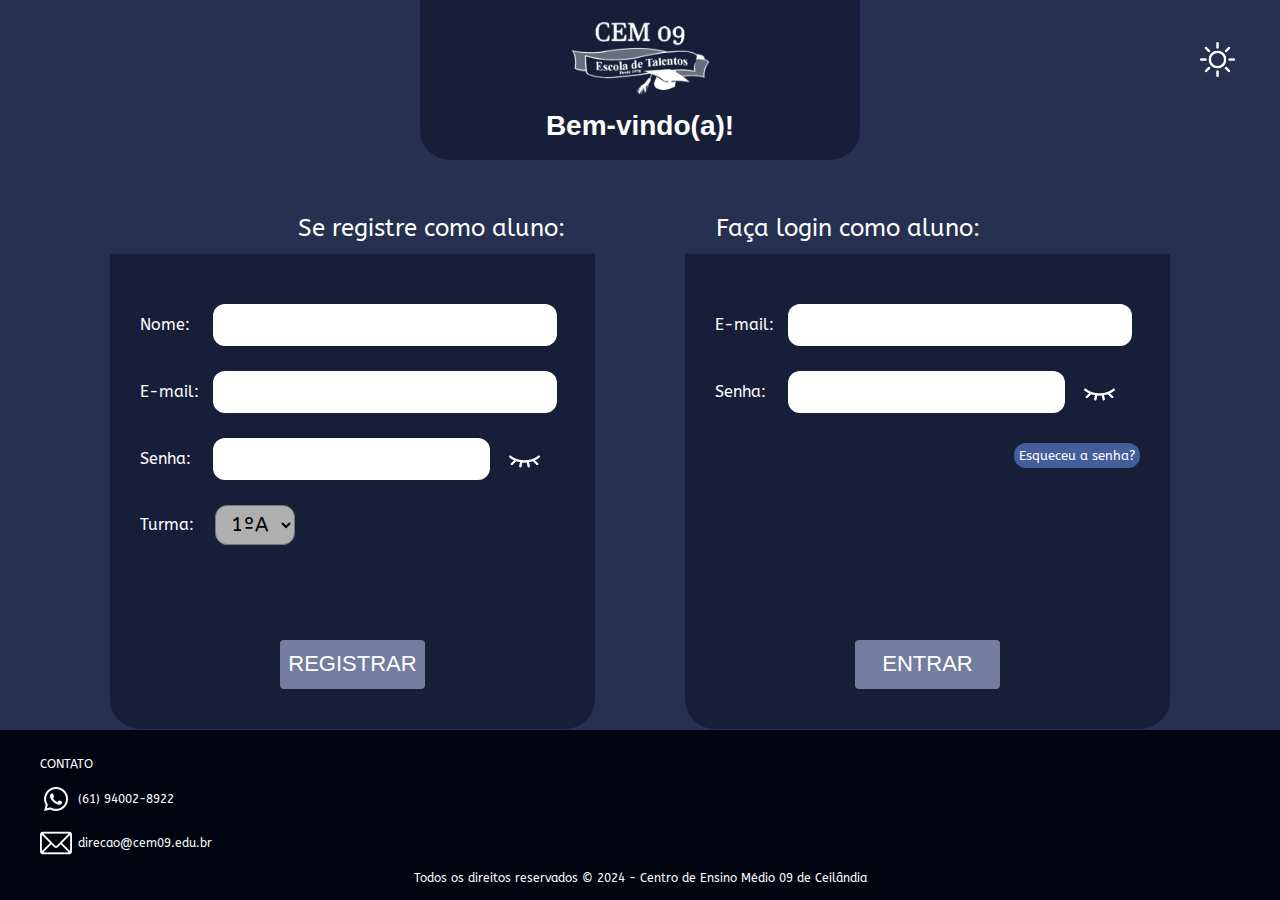
==== login/index.html @ 291bd4b9 "Reorganização de arquivos." ====
<!DOCTYPE html>
<html lang="pt-br">

<head>
    <meta charset="UTF-8">
    <meta name="viewport" content="width=device-width, initial-scale=1.0">
    <link rel="icon" type="image/x-icon" href="../media/icons/ico.ico">
    <title>CEM 09 - Entrar</title>
    <link rel="stylesheet" href="login.css">
    <script src="script.js"></script>
</head>

<body>
    <header>
        <div class="header-mid">
            <div class="img-align">
                <img src="../media/icons/cem09LogoWhite.png" class="logoCem09">
            </div>
            <h1 class="welcome">Bem-vindo(a)!</h1>
            <img src="../media/icons/sunIcon.png" id="themeSwitch">
    </header>


    <main>
        <div class="formMainLabels">
            <p>Se registre como aluno:</p>
            <p>Faça login como aluno:</p>
        </div>
        <div class="container-forms">
            <div class="forms-cadastro">
                <form action="#" method="post">
                    <!-- nome para cadastro -->
                    <div class="form-group">
                        <label for="name">Nome:</label>
                        <input type="text" name="nome" id="name">
                    </div>

                    <!-- email para cadastro -->
                    <div class="form-group">
                        <label for="email">E-mail:</label>
                        <input type="email" name="email" id="email">
                    </div>
                    
                    <!-- senha para cadastro -->
                    <div class="form-group">
                        <label for="senha">Senha:</label>
                        <input type="password" name="senha" id="senha">
                        <span class="input-group-addon">
                            <img src="../media/icons/closedEyeWhite.png" class="passwordShowHide">
                        </span>
                    </div>

                    <!-- botão para turma -->
                    <div class="form-group">
                        <label for="turmas">Turma:</label>
                        <select id="turmas" name="turmas">

                            <!-- Turmas de Primeiro Ano -->
                            <option value="1A">1ºA</option>
                            <option value="1B">1ºB</option>
                            <option value="1C">1ºC</option>
                            <option value="1D">1ºD</option>
                            <option value="1E">1ºE</option>
                            <option value="1F">1ºF</option>
                            <option value="1G">1ºG</option>
                            <option value="1H">1ºH</option>
                            <option value="1I">1ºI</option>
                            <option value="1J">1ºJ</option>

                            <!-- Turmas de Segundo Ano -->
                            <option value="2A">2ºA</option>
                            <option value="2B">2ºB</option>
                            <option value="2C">2ºC</option>
                            <option value="2D">2ºD</option>
                            <option value="2E">2ºE</option>
                            <option value="2F">2ºF</option>
                            <option value="2G">2ºG</option>
                            <option value="2H">2ºH</option>
                            <option value="2I">2ºI</option>
                            <option value="2J">2ºJ</option>

                            <!-- Turmas de Terceiro Ano -->
                            <option value="3A">3ºA</option>
                            <option value="3B">3ºB</option>
                            <option value="3C">3ºC</option>
                            <option value="3D">3ºD</option>
                            <option value="3E">3ºE</option>
                            <option value="3F">3ºF</option>
                            <option value="3G">3ºG</option>
                            <option value="3H">3ºH</option>
                        </select>
                    </div>

                </form>
                <div class="btn">
                    <button class="submit">Registrar</button>
                </div>

            </div>
            <div class="forms-login">
                <form action="#" method="post">
                    <!-- email para cadastro -->
                    <div class="form-group">
                        <label for="email">E-mail:</label>
                        <input type="email" name="email" id="email">
                    </div>

                    <!-- senha para cadastro -->
                    <div class="form-group">
                        <label for="senha">Senha:</label>
                        <input type="password" name="senha" id="senha">
                        <span class="input-group-addon">
                            <img src="../media/icons/closedEyeWhite.png" class="passwordShowHide">
                        </span>
                    </div>

                    <!-- esqueceu a senha -->
                    <h2 class="esqueceu-senha"><a href="#">Esqueceu a senha?</a></h2>

                </form>
                <div class="btn2">
                    <button class="submit">Entrar</button>
                </div>

            </div>
        </div>
    </main>

    <footer>
        <div class="footerContent">
            <p>CONTATO</p>

            <p class="wpp"><img src="../media/icons/whatsappIconWhite.png" class="whatsappIco"> (61) 94002-8922</p>
            <p class="email-contato"><img src="../media/icons/emailIconWhite.png" class="emailIco"> direcao@cem09.edu.br</p>
            <p class="copyright">Todos os direitos reservados © 2024 - Centro de Ensino Médio 09 de Ceilândia</p>
        </div>
    </footer>

</body>

</html>
---- login/login.css ----
@import url('https://fonts.googleapis.com/css2?family=ABeeZee:ital@0;1&display=swap');
@import url('https://fonts.googleapis.com/css2?family=ABeeZee:ital@0;1&family=Abel&display=swap');
@import url('https://fonts.googleapis.com/css2?family=ABeeZee:ital@0;1&family=Abel&family=Inter:ital,opsz,wght@0,14..32,100..900;1,14..32,100..900&display=swap');

body {
    font-family: "ABeeZee", sans-serif !important;
    margin: 0;
    background-color: #263051;
}

header {
    display: flex;
    justify-content: center;
}

.header-mid {
    background-color: #171E38;
    width: 440px;
    height: 160px;
    border-bottom-left-radius: 30px;
    border-bottom-right-radius: 30px;
    display: block;
    justify-content: center;
    flex-wrap: wrap;
}

.welcome {
    text-align: center;
    font-weight: bolder;
    font-family: Arial, Helvetica, sans-serif;
    color: white;
    font-size: 28px;
    margin-top: 5px;
    padding: 0px;
}

.img-align {
    display: flex;
    justify-content: center;
    align-items: center;
    margin: 0px;
    padding: 0px;
}

.logoCem09 {
    width: 140px;
}

#themeSwitch {
    width: 35px !important;
}

header #themeSwitch {
    position: absolute;
    top: 42px;
    right: 45px;
}

.forms-cadastro,
.forms-login {
    position: relative;
    width: 485px;
    height: 475px;
    background-color: #171E38;
    border-bottom-left-radius: 30px;
    border-bottom-right-radius: 30px;
    display: flex !important;
    justify-content: center !important;
    align-items: center !important;
}

.formMainLabels {
    display: flex;
    width: 58%;
    margin: auto;
    margin-top: 30px;
    justify-content: center;
    align-items: center;
    text-align: center;
    gap: 90px;
}
.formMainLabels p {
    flex: 1;
    font-size: 24px;
    color: #fff;
}

.container-forms {
    height: 450px;
    display: flex !important;
    justify-content: center !important;
    align-items: center !important;
    gap: 90px !important;
}

form {
    position: absolute;
    top: 50px;
    display: flex;
    flex-direction: column;
    align-items: end;
    gap: 25px !important;
}
.form-group {
    display: flex;
    align-self: stretch;
    flex-direction: row;
    align-items: center;
    gap: 10px;
}

input {
    width: 340px;
    height: 40px;
    margin: 0 8px;
    border-radius: 12px;
    border: none !important;
    text-align: center;
    vertical-align: middle;
    font-size: 20px;
    font-family: "ABeeZee", sans-serif;
}
input[type=password] {
    display: inline;
    width: 273px;
}
.passwordShowHide {
    display: inline;
    float: right;
    width: 33px;
}

#turmas {
    width: 80px;
    height: 40px;
    margin: 0 0 0 10px;
    text-align: center !important;
    font-size: 20px !important;
    font-family: "ABeeZee", sans-serif;
    border-radius: 12px;
    background-color: #AFAFAF;
}

button {
    width: 145px !important;
    height: 49px !important;
    border-radius: 4px !important;
    font-size: 22px;
    text-transform: uppercase;
    text-align: center !important;
    background-color: #737DA0;
    color: white !important;
    border: none !important;
}

.esqueceu-senha{
    font-size: 13px;
    font-weight: normal;
    text-align: center !important;
}

a {
    text-decoration: none !important;
    padding: 5px;
    border-radius: 12px;
    color: #fff !important;
    background-color: #425E9B;
}

.btn, .btn2 {
    position: absolute;
    bottom: 40px;
}
.btn2 {
    display: flex !important;
    justify-content: center !important;
}
.btn {
    display: flex !important;
    justify-content: center !important;
}

label {
    width: 60px;
    margin-right: -5px;
    color: white !important;
}

.eye {
    width: 35px;
}

.wpp, .email-contato {
    display: flex !important;
    align-items: center !important;
}

.whatsappIco, .emailIco {
    width: 32px;
    margin-right: 6px;
}

footer {
    display: flex;
    position: absolute;
    right: 0;
    left: 0;
    bottom: 0;
    height: 140px;
    font-size: 12px;
    background-color: #000410;
    color: white;
    padding: 15px 40px;
}
footer .footerContent {
  display: inline-block;
  width: 100%;
  height: 100%;
  align-self: flex-end;
}


.copyright {
    text-align: center !important;
}
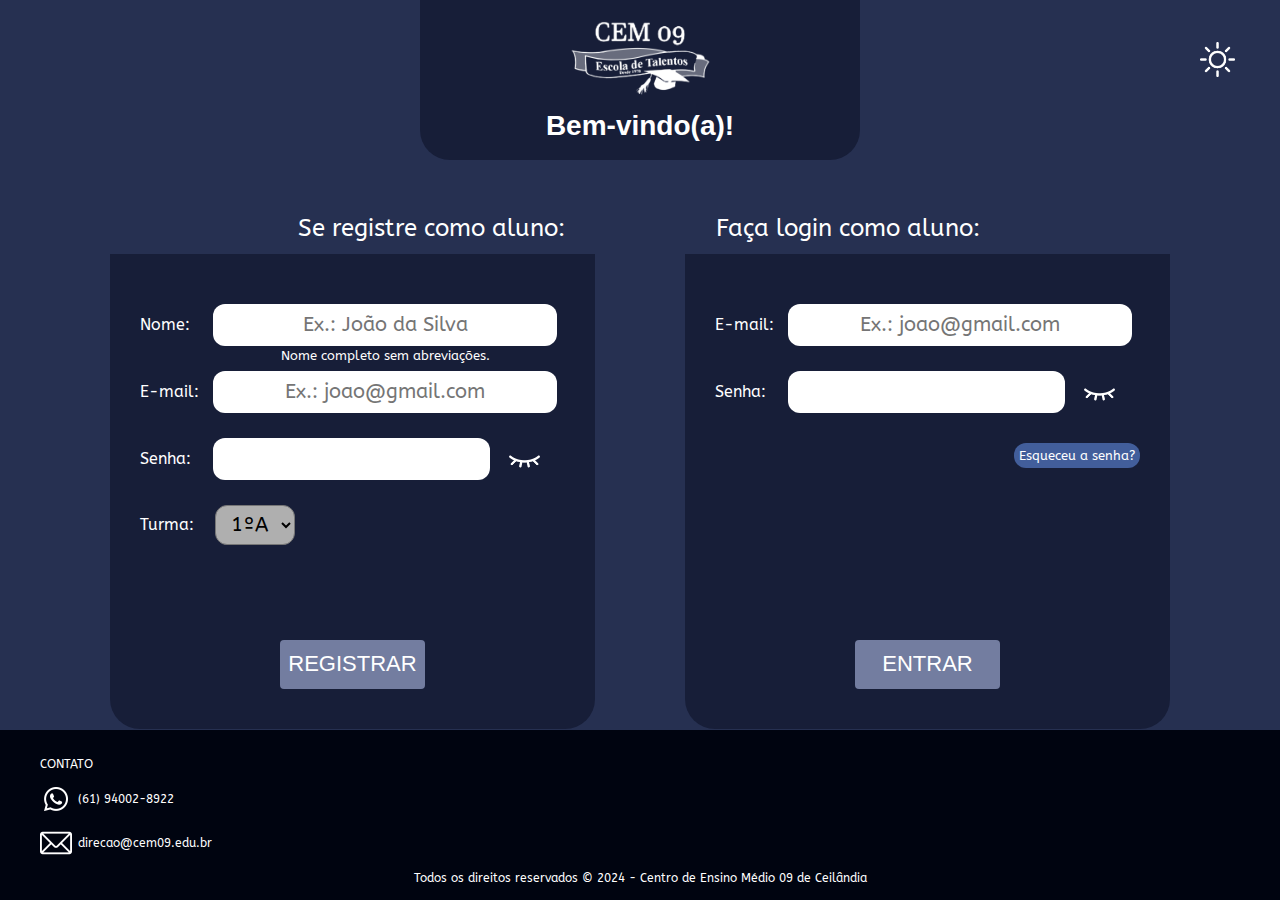
==== commit 40d0eb54: "Placeholders adicionados (+ Pequenas modificações.)" ====
--- a/login/index.html
+++ b/login/index.html
@@ -32,13 +32,16 @@
                     <!-- nome para cadastro -->
                     <div class="form-group">
                         <label for="name">Nome:</label>
-                        <input type="text" name="nome" id="name">
+                        <div class="nameBlock">
+                            <input type="text" name="nome" id="name" placeholder="Ex.: João da Silva">
+                            <p>Nome completo sem abreviações.</p>
+                        </div>
                     </div>
 
                     <!-- email para cadastro -->
                     <div class="form-group">
                         <label for="email">E-mail:</label>
-                        <input type="email" name="email" id="email">
+                        <input type="email" name="email" id="email" placeholder="Ex.: joao@gmail.com">
                     </div>
                     
                     <!-- senha para cadastro -->
@@ -102,7 +105,7 @@
                     <!-- email para cadastro -->
                     <div class="form-group">
                         <label for="email">E-mail:</label>
-                        <input type="email" name="email" id="email">
+                        <input type="email" name="email" id="email" placeholder="Ex.: joao@gmail.com">
                     </div>
 
                     <!-- senha para cadastro -->
--- a/login/login.css
+++ b/login/login.css
@@ -120,6 +120,18 @@
     font-size: 20px;
     font-family: "ABeeZee", sans-serif;
 }
+.nameBlock {
+    position: relative;
+}
+.nameBlock p {
+    position: absolute;
+    top: 75%;
+    left: 0;
+    right: 0;
+    text-align: center;
+    font-size: 13px;
+    color: #fff;
+}
 input[type=password] {
     display: inline;
     width: 273px;
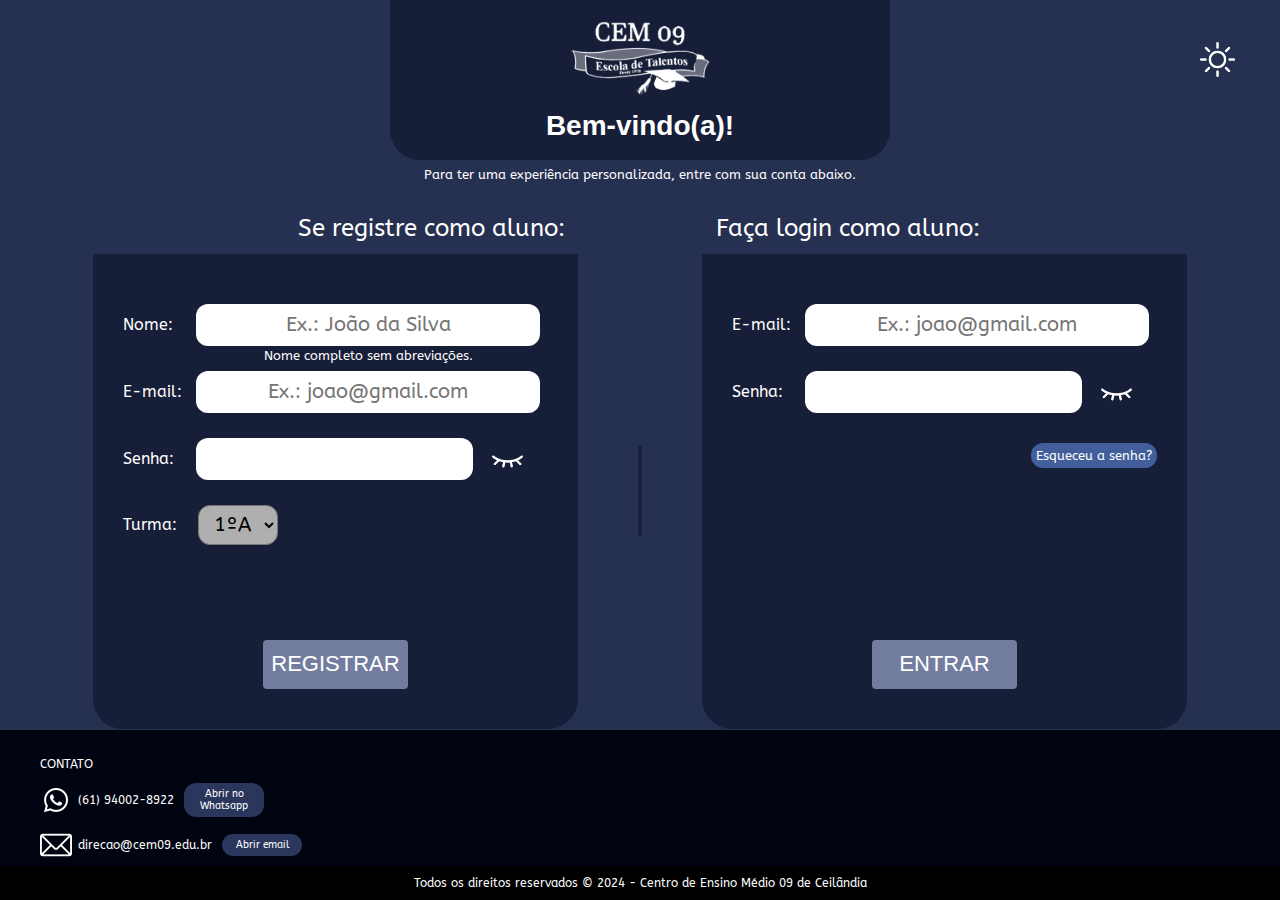
==== commit 2eddb0ac: "Funções adicionadas na página de login: Esconder a senha, Esqueci a senha." ====
--- a/login/index.html
+++ b/login/index.html
@@ -17,6 +17,7 @@
                 <img src="../media/icons/cem09LogoWhite.png" class="logoCem09">
             </div>
             <h1 class="welcome">Bem-vindo(a)!</h1>
+            <p>Para ter uma experiência personalizada, entre com sua conta abaixo.</p>
             <img src="../media/icons/sunIcon.png" id="themeSwitch">
     </header>
 
@@ -27,6 +28,7 @@
             <p>Faça login como aluno:</p>
         </div>
         <div class="container-forms">
+
             <div class="forms-cadastro">
                 <form action="#" method="post">
                     <!-- nome para cadastro -->
@@ -47,9 +49,9 @@
                     <!-- senha para cadastro -->
                     <div class="form-group">
                         <label for="senha">Senha:</label>
-                        <input type="password" name="senha" id="senha">
+                        <input type="password" name="senha1" id="senha1">
                         <span class="input-group-addon">
-                            <img src="../media/icons/closedEyeWhite.png" class="passwordShowHide">
+                            <img src="../media/icons/closedEyeWhite.png" id="passwordShowHideButton1" onclick="passwordShowHide(1)">
                         </span>
                     </div>
 
@@ -100,6 +102,9 @@
                 </div>
 
             </div>
+
+            <div class="formDivisor"></div>
+
             <div class="forms-login">
                 <form action="#" method="post">
                     <!-- email para cadastro -->
@@ -111,14 +116,14 @@
                     <!-- senha para cadastro -->
                     <div class="form-group">
                         <label for="senha">Senha:</label>
-                        <input type="password" name="senha" id="senha">
+                        <input type="password" name="senha2" id="senha2">
                         <span class="input-group-addon">
-                            <img src="../media/icons/closedEyeWhite.png" class="passwordShowHide">
+                            <img src="../media/icons/closedEyeWhite.png" id="passwordShowHideButton2" onclick="passwordShowHide(2)">
                         </span>
                     </div>
 
                     <!-- esqueceu a senha -->
-                    <h2 class="esqueceu-senha"><a href="#">Esqueceu a senha?</a></h2>
+                    <h2 class="esqueceu-senha"><a href="#" onclick="forgotPassword('open'); return false;">Esqueceu a senha?</a></h2>
 
                 </form>
                 <div class="btn2">
@@ -126,19 +131,37 @@
                 </div>
 
             </div>
+
         </div>
     </main>
 
     <footer>
-        <div class="footerContent">
+        <div class="footerContact">
             <p>CONTATO</p>
 
-            <p class="wpp"><img src="../media/icons/whatsappIconWhite.png" class="whatsappIco"> (61) 94002-8922</p>
-            <p class="email-contato"><img src="../media/icons/emailIconWhite.png" class="emailIco"> direcao@cem09.edu.br</p>
-            <p class="copyright">Todos os direitos reservados © 2024 - Centro de Ensino Médio 09 de Ceilândia</p>
+            <p class="wpp"><img src="../media/icons/whatsappIconWhite.png" class="whatsappIco"> (61) 94002-8922 <a id="openWhatsapp" href="https://wa.me/61940028922">Abrir no Whatsapp</a></p>
+            <p class="email-contato"><img src="../media/icons/emailIconWhite.png" class="emailIco"> direcao@cem09.edu.br <a id="openEmail" href="mailto:direcao@cem09.edu.br">Abrir email</a></p>
         </div>
+        <div class="footerMiddle">
+            
+        </div>
+        <div class="footerRight">
+
+        </div>
+        <p class="copyright">Todos os direitos reservados © 2024 - Centro de Ensino Médio 09 de Ceilândia</p>
     </footer>
 
+    <!-- POPUPS -->
+    <div id="forgotPasswordPopup">
+        <div class="warningBlock">
+            <img src="../media/icons/closeIconBlack.webp" alt="Fechar." onclick="forgotPassword('close')">
+            <p>Para recuperar ou alterar sua senha, contate a direção da escola em:</p>
+            <div>
+                <p class="wpp"><img src="../media/icons/whatsappIconBlack.png" class="whatsappIco"> (61) 94002-8922 <a id="openWhatsapp" href="https://wa.me/61940028922">Abrir no Whatsapp</a></p>
+                <p class="email-contato"><img src="../media/icons/emailIconBlack.png" class="emailIco"> direcao@cem09.edu.br <a id="openEmail" href="mailto:direcao@cem09.edu.br">Abrir email</a></p>
+            </div>
+        </div>
+    </div>
 </body>
 
 </html>--- a/login/login.css
+++ b/login/login.css
@@ -15,13 +15,19 @@
 
 .header-mid {
     background-color: #171E38;
-    width: 440px;
+    width: 500px;
     height: 160px;
     border-bottom-left-radius: 30px;
     border-bottom-right-radius: 30px;
     display: block;
     justify-content: center;
     flex-wrap: wrap;
+}
+.header-mid p {
+    margin-top: 25px;
+    text-align: center;
+    font-size: 13px;
+    color: #fff;
 }
 
 .welcome {
@@ -90,7 +96,13 @@
     display: flex !important;
     justify-content: center !important;
     align-items: center !important;
-    gap: 90px !important;
+    gap: 60px !important;
+}
+
+.formDivisor {
+    width: 4px;
+    height: 90px;
+    background-color: #192038;
 }
 
 form {
@@ -132,11 +144,11 @@
     font-size: 13px;
     color: #fff;
 }
-input[type=password] {
+input[type=password], #senha1, #senha2 {
     display: inline;
-    width: 273px;
-}
-.passwordShowHide {
+    max-width: 273px;
+}
+#passwordShowHideButton1, #passwordShowHideButton2 {
     display: inline;
     float: right;
     width: 33px;
@@ -154,21 +166,54 @@
 }
 
 button {
-    width: 145px !important;
-    height: 49px !important;
-    border-radius: 4px !important;
+    width: 145px;
+    height: 49px;
+    border-radius: 4px;
     font-size: 22px;
     text-transform: uppercase;
     text-align: center !important;
     background-color: #737DA0;
-    color: white !important;
-    border: none !important;
+    color: white;
+    border: none;
 }
 
 .esqueceu-senha{
     font-size: 13px;
     font-weight: normal;
     text-align: center !important;
+}
+#forgotPasswordPopup {
+    display: none;
+    position: absolute;
+    top: 0;
+    right: 0;
+    bottom: 0;
+    left: 0;
+    background-color: #0000009c;
+}
+.warningBlock {
+    width: 40%;
+    height: 200px;
+    margin: auto;
+    margin-top: 5%;
+    text-align: right;
+    background-color: #dadada;
+}
+.warningBlock > img {
+    width: 50px;
+    margin: 5px;
+    filter: opacity(0.5);
+}
+.warningBlock p {
+    margin: 0 0 10px 0;
+    text-align: center;
+}
+.warningBlock div {
+    width: 45%;
+    margin: auto;
+}
+.warningBlock div a {
+    margin-left: 5px;
 }
 
 a {
@@ -224,14 +269,28 @@
     color: white;
     padding: 15px 40px;
 }
-footer .footerContent {
-  display: inline-block;
-  width: 100%;
-  height: 100%;
-  align-self: flex-end;
-}
-
+.footerContact, .footerMiddle, .footerRight {
+    flex: 1;
+    position: relative;
+    display: inline-block;
+    width: 100%;
+    height: 100%;
+}
+.footerContact a {
+    text-align: center;
+    width: 70px;
+    margin-left: 10px;
+    font-size: 10px;
+    background-color: #2a365c;
+}
 
 .copyright {
-    text-align: center !important;
+    position: absolute;
+    bottom: 0;
+    left: 0;
+    right: 0;
+    margin: 0;
+    padding: 10px 0;
+    text-align: center;
+    background-color: #000;
 }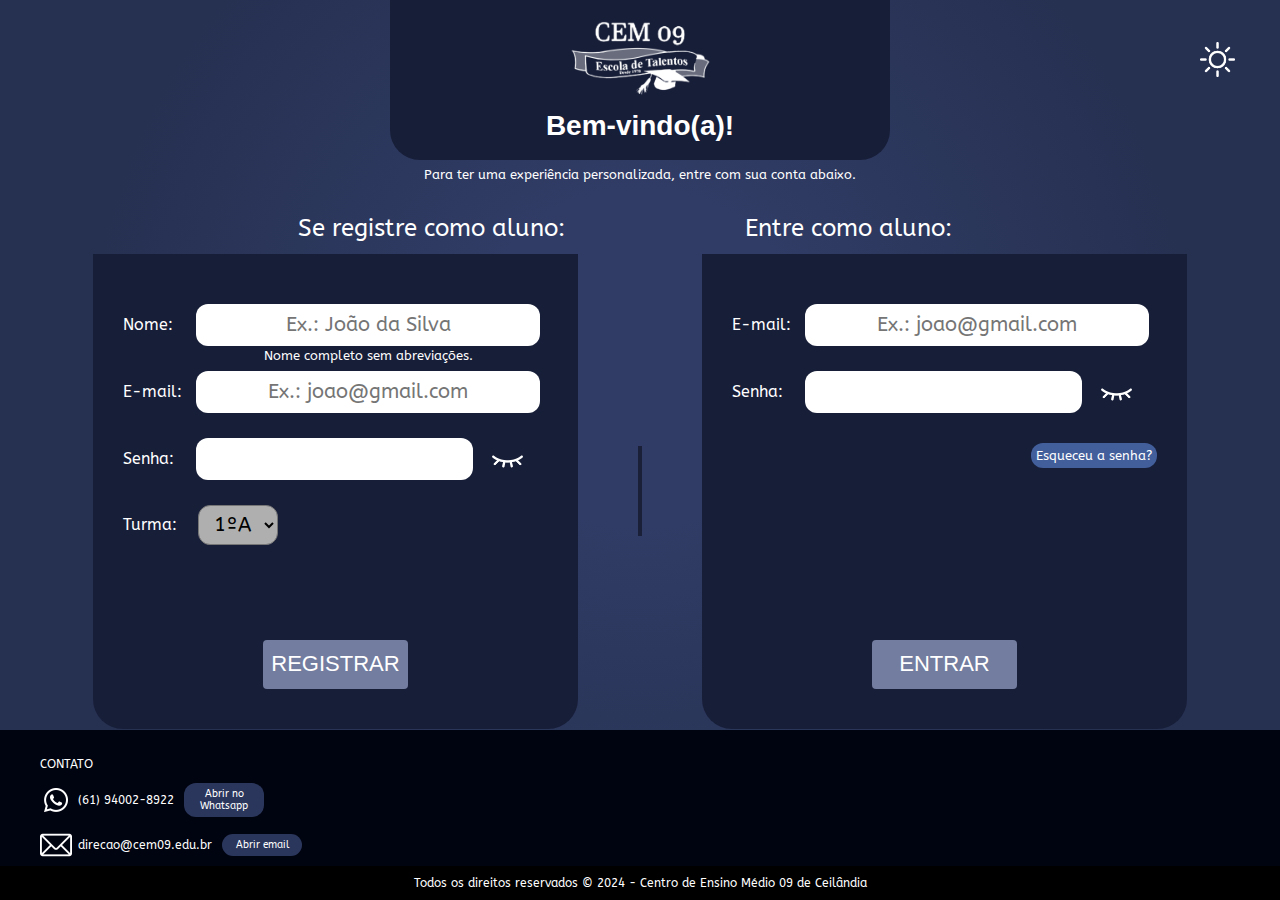
==== commit 910be180: "Pequenos ajustes e reorganização de arquivos." ====
--- a/login/index.html
+++ b/login/index.html
@@ -18,18 +18,31 @@
             </div>
             <h1 class="welcome">Bem-vindo(a)!</h1>
             <p>Para ter uma experiência personalizada, entre com sua conta abaixo.</p>
-            <img src="../media/icons/sunIcon.png" id="themeSwitch">
+            <div class="themeSwitchBlock tooltip">
+                <img src="../media/icons/sunIcon.png" id="themeSwitch">
+                <span class="tooltiptext">Mudar o tema de cores.</span>
+            </div>
     </header>
 
-
-    <main>
+    <!-- MOBILE CODE -->
+    <main id="mobileMain">
+        <div class="chooseLoginRegister">
+            <p>O que você gostaria de fazer?</p>
+            <br>
+            <button onclick="chooseLoginRegisterFunc(1)">ENTRAR</button>
+            <br>
+            <button onclick="chooseLoginRegisterFunc(2)">REGISTRAR</button>
+        </div>
+    </main>
+    <!-- DESKTOP CODE -->
+    <main id="desktopMain">
         <div class="formMainLabels">
-            <p>Se registre como aluno:</p>
-            <p>Faça login como aluno:</p>
+            <p id="formMainLabelRegister">Se registre como aluno:</p>
+            <p id="formMainLabelLogin">Entre como aluno:</p>
         </div>
         <div class="container-forms">
 
-            <div class="forms-cadastro">
+            <div id="forms-cadastro">
                 <form action="#" method="post">
                     <!-- nome para cadastro -->
                     <div class="form-group">
@@ -50,8 +63,9 @@
                     <div class="form-group">
                         <label for="senha">Senha:</label>
                         <input type="password" name="senha1" id="senha1">
-                        <span class="input-group-addon">
+                        <span class="input-group-addon tooltip">
                             <img src="../media/icons/closedEyeWhite.png" id="passwordShowHideButton1" onclick="passwordShowHide(1)">
+                            <span class="tooltiptext">Mostrar ou esconder a senha.</span>
                         </span>
                     </div>
 
@@ -103,9 +117,9 @@
 
             </div>
 
-            <div class="formDivisor"></div>
+            <div id="formDivisor"></div>
 
-            <div class="forms-login">
+            <div id="forms-login">
                 <form action="#" method="post">
                     <!-- email para cadastro -->
                     <div class="form-group">
@@ -117,8 +131,9 @@
                     <div class="form-group">
                         <label for="senha">Senha:</label>
                         <input type="password" name="senha2" id="senha2">
-                        <span class="input-group-addon">
+                        <span class="input-group-addon tooltip">
                             <img src="../media/icons/closedEyeWhite.png" id="passwordShowHideButton2" onclick="passwordShowHide(2)">
+                            <span class="tooltiptext">Mostrar ou esconder a senha.</span>
                         </span>
                     </div>
 
--- a/login/login.css
+++ b/login/login.css
@@ -5,7 +5,7 @@
 body {
     font-family: "ABeeZee", sans-serif !important;
     margin: 0;
-    background-color: #263051;
+    background: radial-gradient(circle, rgba(48,60,101,1) 23%, rgba(38,48,81,1) 75%);
 }
 
 header {
@@ -52,25 +52,58 @@
     width: 140px;
 }
 
+.themeSwitchBlock {
+    position: absolute !important;
+    top: 42px;
+    right: 45px;
+}
 #themeSwitch {
     width: 35px !important;
 }
 
-header #themeSwitch {
-    position: absolute;
-    top: 42px;
-    right: 45px;
-}
-
-.forms-cadastro,
-.forms-login {
+/* Tooltips */
+.tooltip {
+    position: relative;
+}
+
+.tooltip .tooltiptext {
+    visibility: hidden;
+    width: 120px;
+    background-color: #fff;
+    color: #000;
+    text-align: center;
+    border-radius: 6px;
+    padding: 5px 0;
+    position: absolute;
+    z-index: 1;
+    top: 0;
+    right: 120%;
+    opacity: 0;
+    transition: opacity .5s;
+}
+
+.tooltip:hover .tooltiptext {
+    visibility: visible;
+    opacity: 1;
+}
+.tooltip .tooltiptext:hover {
+    visibility: hidden;
+}
+
+/* Body */
+#mobileMain {
+    display: none;
+}
+
+#forms-cadastro,
+#forms-login {
     position: relative;
     width: 485px;
     height: 475px;
     background-color: #171E38;
     border-bottom-left-radius: 30px;
     border-bottom-right-radius: 30px;
-    display: flex !important;
+    display: flex;
     justify-content: center !important;
     align-items: center !important;
 }
@@ -99,7 +132,7 @@
     gap: 60px !important;
 }
 
-.formDivisor {
+#formDivisor {
     width: 4px;
     height: 90px;
     background-color: #192038;
@@ -293,4 +326,52 @@
     padding: 10px 0;
     text-align: center;
     background-color: #000;
+}
+
+@media only screen and (max-width: 1250px) {
+    body {
+        text-align: center;
+    }
+    #desktopMain {
+        display: none;
+    }
+    #mobileMain {
+        display: inline-block;
+        margin: auto;
+        margin-top: 50px;
+        width: 50%;
+        text-align: center;
+    }
+    .chooseLoginRegister {
+        display: inline-block;
+        width: 99%;
+        margin: auto;
+        margin-bottom: 50px;
+        padding: 8px;
+        padding-bottom: 20px;
+        flex-direction: row;
+        border-radius: 0 0 30px 30px;
+        background-color: #171E38;
+    }
+    .chooseLoginRegister p {
+        margin: 50px 0 20px 0;
+        font-size: 25px;
+        color: #fff;
+    }
+    .chooseLoginRegister button {
+        display: block;
+        width: 145px;
+        height: 49px;
+        margin: 5px auto;
+        border-radius: 4px;
+        font-size: 22px;
+        text-align: center !important;
+        background-color: #737DA0;
+        color: white;
+        border: none;
+    }
+
+    footer {
+        bottom: -50px;
+    }
 }